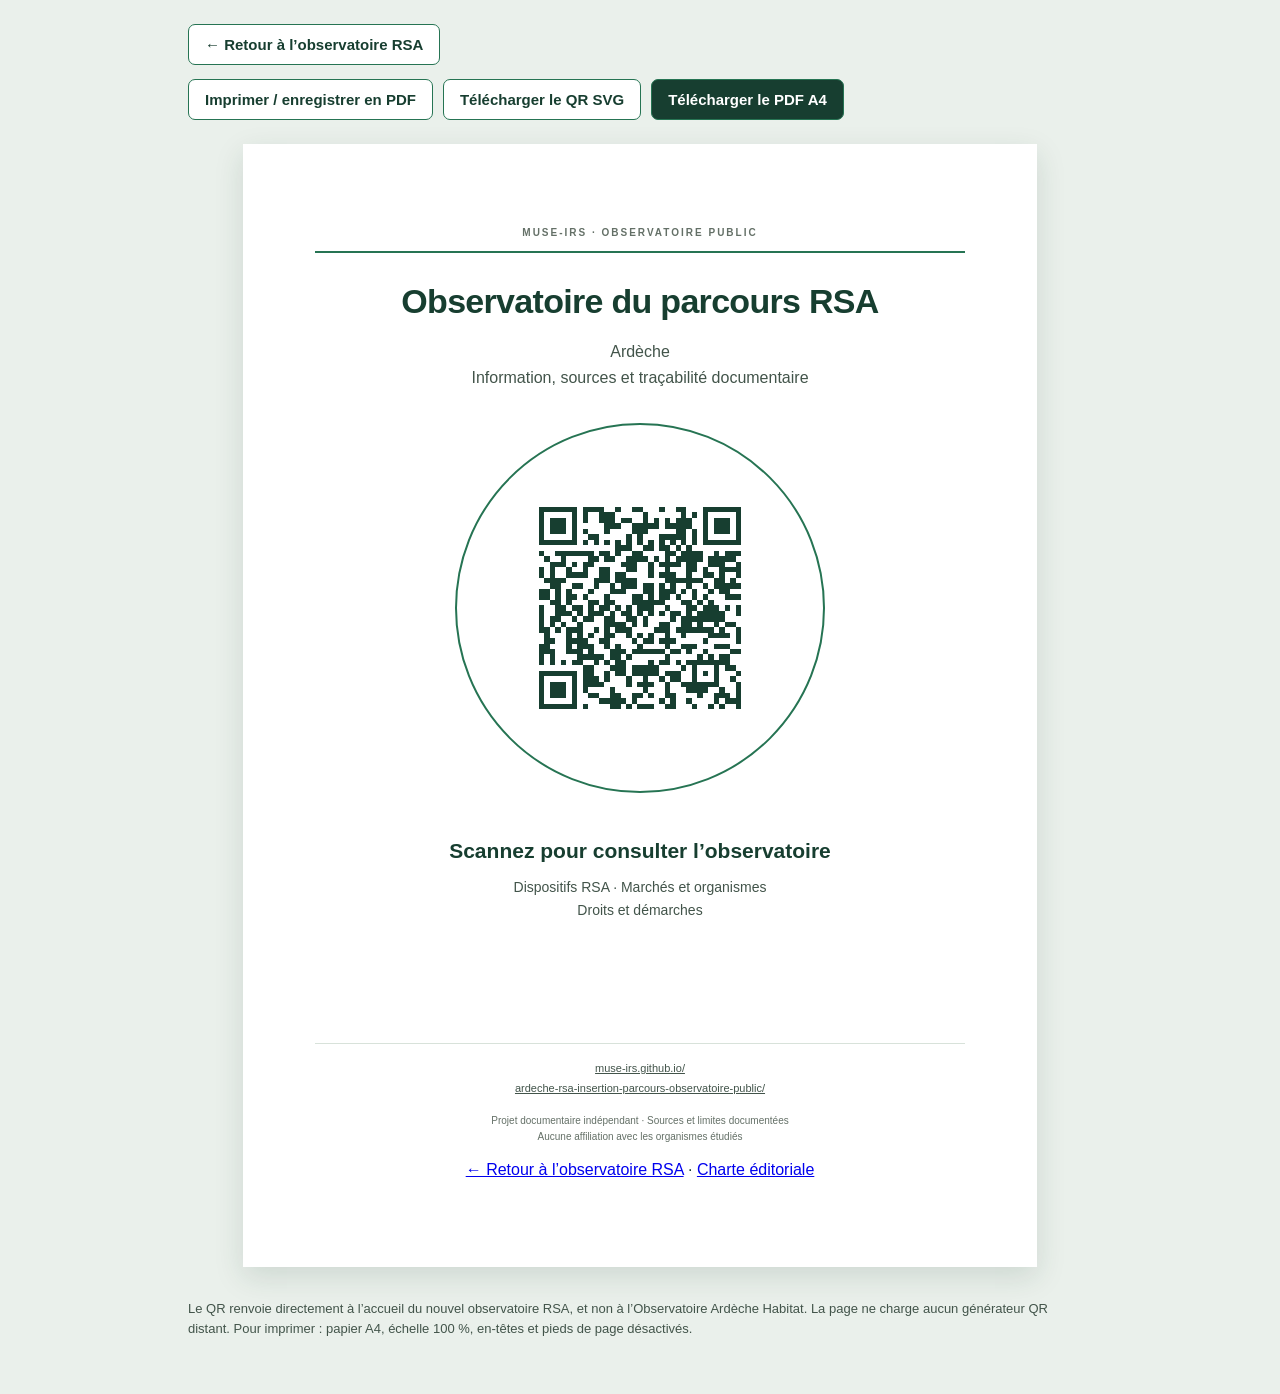
==== affiche-qr-observatoire.html @ b349039b "feat: site public RSA, charte, sources et affiche QR autonome" ====
<!doctype html><html lang="fr"><head><meta charset="utf-8"><meta name="viewport" content="width=device-width,initial-scale=1"><meta name="referrer" content="no-referrer"><link rel="canonical" href="https://muse-irs.github.io/ardeche-rsa-insertion-parcours-observatoire-public/affiche-qr-observatoire.html"><meta name="description" content="Affiche QR A4 autonome et imprimable vers l'Observatoire public RSA Ardèche."><title>Affiche A4 QR — Observatoire public RSA Ardèche</title><style>:root{color-scheme:light;font-family:Arial,Helvetica,sans-serif;color:#173e30}*{box-sizing:border-box}body{margin:0;background:#eaf0eb}.toolbar{max-width:940px;margin:24px auto;padding:0 18px;display:flex;justify-content:space-between;gap:14px;flex-wrap:wrap;align-items:center}.toolbar a,.toolbar button{font:600 15px Arial,sans-serif;padding:11px 16px;border:1px solid #267453;border-radius:7px;background:#fff;color:#173e30;text-decoration:none;cursor:pointer}.toolbar .primary{background:#173e30;color:#fff}.actions{display:flex;gap:10px;flex-wrap:wrap}.sheet{width:210mm;height:297mm;margin:0 auto 32px;background:#fff;box-shadow:0 10px 28px #173e3022;padding:22mm 19mm 19mm;display:flex;flex-direction:column;align-items:center;text-align:center}.overline{font-size:10px;letter-spacing:2px;font-weight:700;color:#647067;text-transform:uppercase;margin:0 0 13px}.rule{height:2px;width:100%;background:#267453;margin-bottom:29px}h1{font-size:34px;line-height:1.16;letter-spacing:-.7px;margin:0;max-width:170mm}.subtitle{font-size:16px;line-height:1.65;margin:17px 0 24px;color:#42544a;max-width:157mm}.ring{width:98mm;height:98mm;flex:0 0 auto;border:2px solid #267453;border-radius:50%;display:flex;align-items:center;justify-content:center;margin:2mm auto 12mm}.qr{width:65mm;height:65mm;display:block;background:white}h2{font-size:21px;margin:0 0 13px}.topics{font-size:14px;line-height:1.65;color:#42544a;margin:0 0 24px}.sheet-footer{border-top:1px solid #d8e2da;padding-top:15px;margin-top:auto;width:100%}.url{font-size:11px;line-height:1.8;overflow-wrap:anywhere;color:#42544a;margin:0 0 14px}.url a{color:inherit}.independent{font-size:10px;line-height:1.6;color:#647067;margin:0}.help{max-width:940px;margin:0 auto 32px;padding:0 18px 22px;color:#42544a;font-size:13px;line-height:1.6}a:focus-visible,button:focus-visible{outline:3px solid #267453;outline-offset:3px}@page{size:A4;margin:0}@media print{html,body{width:210mm;height:297mm;background:#fff!important}.toolbar,.help,.screen-only{display:none!important}.sheet{width:210mm;height:297mm;margin:0;box-shadow:none;break-after:avoid;page-break-after:avoid}}@media(max-width:830px){.sheet{width:min(100%,210mm);height:auto;min-height:297mm;padding:10vw 6vw 8vw}h1{font-size:clamp(25px,5vw,34px)}.subtitle{font-size:14px}.ring{width:min(75vw,98mm);height:min(75vw,98mm)}.qr{width:min(50vw,65mm);height:min(50vw,65mm)}}@media(prefers-reduced-motion:reduce){*{scroll-behavior:auto!important}}</style></head><body><nav class="toolbar" aria-label="Actions de l'affiche"><a href="./">← Retour à l’observatoire RSA</a><div class="actions"><button type="button" onclick="window.print()">Imprimer / enregistrer en PDF</button><a href="assets/qr-observatoire-rsa.svg" download>Télécharger le QR SVG</a><a class="primary" href="assets/affiche-qr-observatoire-rsa-a4.pdf" download>Télécharger le PDF A4</a></div></nav><main class="sheet"><p class="overline">Muse-IRS · Observatoire public</p><div class="rule" aria-hidden="true"></div><h1>Observatoire du parcours RSA</h1><p class="subtitle">Ardèche<br>Information, sources et traçabilité documentaire</p><div class="ring"><img class="qr" src="assets/qr-observatoire-rsa.svg" width="256" height="256" alt="QR code pointant directement vers l’accueil de l’Observatoire public RSA Ardèche"></div><h2>Scannez pour consulter l’observatoire</h2><p class="topics">Dispositifs RSA · Marchés et organismes<br>Droits et démarches</p><div class="sheet-footer"><p class="url"><a href="https://muse-irs.github.io/ardeche-rsa-insertion-parcours-observatoire-public/">muse-irs.github.io/<br>ardeche-rsa-insertion-parcours-observatoire-public/</a></p><p class="independent">Projet documentaire indépendant · Sources et limites documentées<br>Aucune affiliation avec les organismes étudiés</p><p class="screen-only"><a href="./">← Retour à l’observatoire RSA</a> · <a href="charte-editoriale.html">Charte éditoriale</a></p></div></main><p class="help">Le QR renvoie directement à l’accueil du nouvel observatoire RSA, et non à l’Observatoire Ardèche Habitat. La page ne charge aucun générateur QR distant. Pour imprimer : papier A4, échelle 100 %, en-têtes et pieds de page désactivés.</p></body></html>
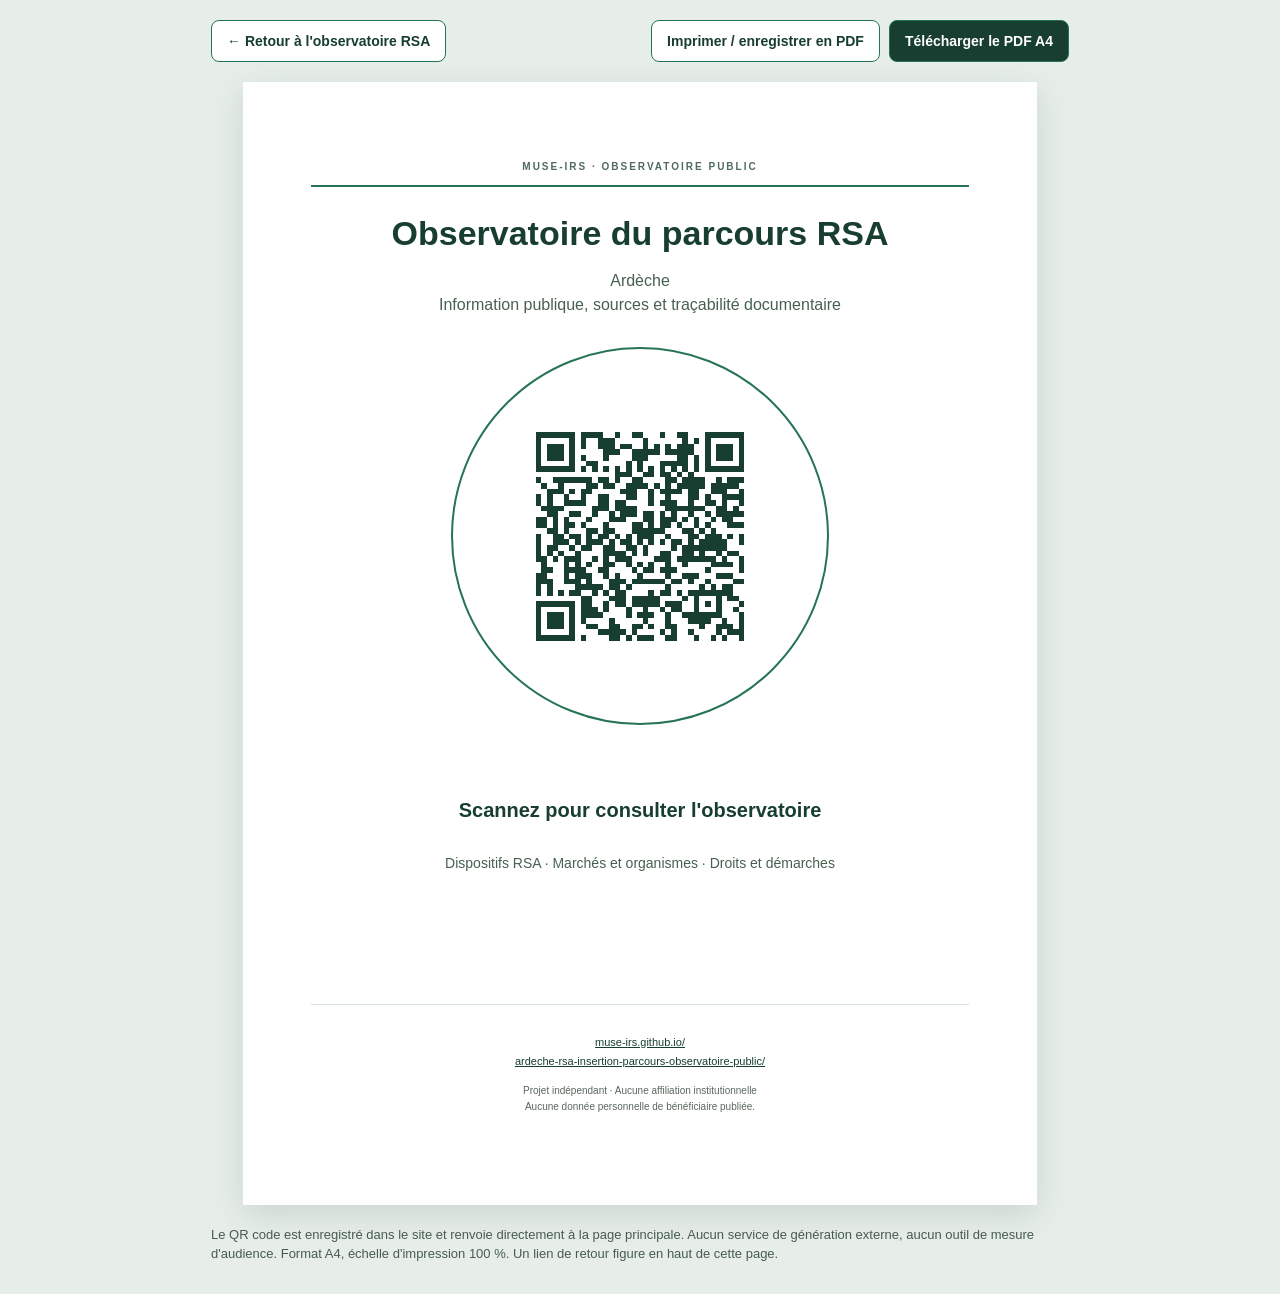
==== commit e4730413: "feat: observatoire RSA public, registres sourcés et affiche QR vectorielle A4" ====
--- a/affiche-qr-observatoire.html
+++ b/affiche-qr-observatoire.html
@@ -1 +1 @@
-<!doctype html><html lang="fr"><head><meta charset="utf-8"><meta name="viewport" content="width=device-width,initial-scale=1"><meta name="referrer" content="no-referrer"><link rel="canonical" href="https://muse-irs.github.io/ardeche-rsa-insertion-parcours-observatoire-public/affiche-qr-observatoire.html"><meta name="description" content="Affiche QR A4 autonome et imprimable vers l'Observatoire public RSA Ardèche."><title>Affiche A4 QR — Observatoire public RSA Ardèche</title><style>:root{color-scheme:light;font-family:Arial,Helvetica,sans-serif;color:#173e30}*{box-sizing:border-box}body{margin:0;background:#eaf0eb}.toolbar{max-width:940px;margin:24px auto;padding:0 18px;display:flex;justify-content:space-between;gap:14px;flex-wrap:wrap;align-items:center}.toolbar a,.toolbar button{font:600 15px Arial,sans-serif;padding:11px 16px;border:1px solid #267453;border-radius:7px;background:#fff;color:#173e30;text-decoration:none;cursor:pointer}.toolbar .primary{background:#173e30;color:#fff}.actions{display:flex;gap:10px;flex-wrap:wrap}.sheet{width:210mm;height:297mm;margin:0 auto 32px;background:#fff;box-shadow:0 10px 28px #173e3022;padding:22mm 19mm 19mm;display:flex;flex-direction:column;align-items:center;text-align:center}.overline{font-size:10px;letter-spacing:2px;font-weight:700;color:#647067;text-transform:uppercase;margin:0 0 13px}.rule{height:2px;width:100%;background:#267453;margin-bottom:29px}h1{font-size:34px;line-height:1.16;letter-spacing:-.7px;margin:0;max-width:170mm}.subtitle{font-size:16px;line-height:1.65;margin:17px 0 24px;color:#42544a;max-width:157mm}.ring{width:98mm;height:98mm;flex:0 0 auto;border:2px solid #267453;border-radius:50%;display:flex;align-items:center;justify-content:center;margin:2mm auto 12mm}.qr{width:65mm;height:65mm;display:block;background:white}h2{font-size:21px;margin:0 0 13px}.topics{font-size:14px;line-height:1.65;color:#42544a;margin:0 0 24px}.sheet-footer{border-top:1px solid #d8e2da;padding-top:15px;margin-top:auto;width:100%}.url{font-size:11px;line-height:1.8;overflow-wrap:anywhere;color:#42544a;margin:0 0 14px}.url a{color:inherit}.independent{font-size:10px;line-height:1.6;color:#647067;margin:0}.help{max-width:940px;margin:0 auto 32px;padding:0 18px 22px;color:#42544a;font-size:13px;line-height:1.6}a:focus-visible,button:focus-visible{outline:3px solid #267453;outline-offset:3px}@page{size:A4;margin:0}@media print{html,body{width:210mm;height:297mm;background:#fff!important}.toolbar,.help,.screen-only{display:none!important}.sheet{width:210mm;height:297mm;margin:0;box-shadow:none;break-after:avoid;page-break-after:avoid}}@media(max-width:830px){.sheet{width:min(100%,210mm);height:auto;min-height:297mm;padding:10vw 6vw 8vw}h1{font-size:clamp(25px,5vw,34px)}.subtitle{font-size:14px}.ring{width:min(75vw,98mm);height:min(75vw,98mm)}.qr{width:min(50vw,65mm);height:min(50vw,65mm)}}@media(prefers-reduced-motion:reduce){*{scroll-behavior:auto!important}}</style></head><body><nav class="toolbar" aria-label="Actions de l'affiche"><a href="./">← Retour à l’observatoire RSA</a><div class="actions"><button type="button" onclick="window.print()">Imprimer / enregistrer en PDF</button><a href="assets/qr-observatoire-rsa.svg" download>Télécharger le QR SVG</a><a class="primary" href="assets/affiche-qr-observatoire-rsa-a4.pdf" download>Télécharger le PDF A4</a></div></nav><main class="sheet"><p class="overline">Muse-IRS · Observatoire public</p><div class="rule" aria-hidden="true"></div><h1>Observatoire du parcours RSA</h1><p class="subtitle">Ardèche<br>Information, sources et traçabilité documentaire</p><div class="ring"><img class="qr" src="assets/qr-observatoire-rsa.svg" width="256" height="256" alt="QR code pointant directement vers l’accueil de l’Observatoire public RSA Ardèche"></div><h2>Scannez pour consulter l’observatoire</h2><p class="topics">Dispositifs RSA · Marchés et organismes<br>Droits et démarches</p><div class="sheet-footer"><p class="url"><a href="https://muse-irs.github.io/ardeche-rsa-insertion-parcours-observatoire-public/">muse-irs.github.io/<br>ardeche-rsa-insertion-parcours-observatoire-public/</a></p><p class="independent">Projet documentaire indépendant · Sources et limites documentées<br>Aucune affiliation avec les organismes étudiés</p><p class="screen-only"><a href="./">← Retour à l’observatoire RSA</a> · <a href="charte-editoriale.html">Charte éditoriale</a></p></div></main><p class="help">Le QR renvoie directement à l’accueil du nouvel observatoire RSA, et non à l’Observatoire Ardèche Habitat. La page ne charge aucun générateur QR distant. Pour imprimer : papier A4, échelle 100 %, en-têtes et pieds de page désactivés.</p></body></html>
+<!doctype html><html lang="fr"><head><meta charset="utf-8"><meta name="viewport" content="width=device-width,initial-scale=1"><meta name="referrer" content="no-referrer"><meta name="description" content="Affiche A4 imprimable, QR code local renvoyant vers l'accueil de l'Observatoire RSA Ardèche."><link rel="canonical" href="https://muse-irs.github.io/ardeche-rsa-insertion-parcours-observatoire-public/affiche-qr-observatoire.html"><title>Affiche QR A4 — Observatoire du parcours RSA</title><style>:root{font-family:Arial,Helvetica,sans-serif;color:#173e30}*{box-sizing:border-box}body{margin:0;background:#e7eee9}.bar{max-width:890px;margin:20px auto;display:flex;gap:10px;justify-content:space-between;flex-wrap:wrap;padding:0 16px}.bar a,.bar button{font:700 14px Arial;padding:12px 15px;border:1px solid #267453;border-radius:8px;background:#fff;color:#173e30;text-decoration:none;cursor:pointer}.bar .primary{background:#173e30;color:#fff}.bar a:focus-visible,.bar button:focus-visible{outline:3px solid orange;outline-offset:2px}.bar .actions{display:flex;gap:9px;flex-wrap:wrap}.sheet{margin:0 auto 20px;width:210mm;min-height:297mm;background:white;box-shadow:0 10px 30px #173e3022;text-align:center;padding:21mm 18mm;display:flex;flex-direction:column;align-items:center}.overline{color:#506a5c;font-weight:bold;letter-spacing:2px;font-size:10px;margin:0 0 13px}.rule{width:100%;height:2px;background:#267453;margin-bottom:27px}h1{font-size:34px;line-height:1.15;margin:0}h2{font-size:20px}.subtitle{font-size:16px;color:#486050;line-height:1.5;margin:16px 0 30px}.ring{height:100mm;width:100mm;display:flex;align-items:center;justify-content:center;border:2px solid #267453;border-radius:50%;margin:0 auto 15mm}.ring img{width:67mm;height:67mm}.topics{font-size:14px;color:#486050;line-height:1.7}.bottom{margin-top:auto;width:100%;border-top:1px solid #d6e2dc;padding-top:17px}.url{font-size:11px;overflow-wrap:anywhere;line-height:1.8}.url a{color:#173e30}.fine{font-size:10px;line-height:1.6;color:#58675d}.note{max-width:890px;margin:0 auto 30px;padding:0 16px;font:13px/1.5 Arial;color:#475c4e}@page{size:A4;margin:0}@media print{html,body{width:210mm;height:297mm;background:#fff}.bar,.note{display:none!important}.sheet{box-shadow:none;width:210mm;height:297mm;min-height:297mm;max-height:297mm;margin:0;break-inside:avoid}}@media(max-width:830px){.sheet{width:min(100%,210mm);min-height:auto;padding:9vw 6vw}.ring{width:min(80vw,100mm);height:min(80vw,100mm)}.ring img{width:min(55vw,67mm);height:min(55vw,67mm)}}</style></head><body><nav class="bar" aria-label="Navigation et export de l'affiche"><a href="./">← Retour à l'observatoire RSA</a><div class="actions"><button type="button" onclick="window.print()">Imprimer / enregistrer en PDF</button><a class="primary" href="assets/affiche-qr-observatoire-a4.pdf" download>Télécharger le PDF A4</a></div></nav><main class="sheet" aria-labelledby="title"><p class="overline">MUSE-IRS · OBSERVATOIRE PUBLIC</p><div class="rule"></div><h1 id="title">Observatoire du parcours RSA</h1><p class="subtitle">Ardèche<br>Information publique, sources et traçabilité documentaire</p><div class="ring"><img src="assets/qr-observatoire.svg" alt="Code QR menant directement à la page principale de l'Observatoire public RSA Ardèche" width="254" height="254"></div><h2>Scannez pour consulter l'observatoire</h2><p class="topics">Dispositifs RSA · Marchés et organismes · Droits et démarches</p><div class="bottom"><p class="url"><a href="https://muse-irs.github.io/ardeche-rsa-insertion-parcours-observatoire-public/">muse-irs.github.io/<br>ardeche-rsa-insertion-parcours-observatoire-public/</a></p><p class="fine">Projet indépendant · Aucune affiliation institutionnelle<br>Aucune donnée personnelle de bénéficiaire publiée.</p></div></main><p class="note">Le QR code est enregistré dans le site et renvoie directement à la page principale. Aucun service de génération externe, aucun outil de mesure d'audience. Format A4, échelle d'impression 100 %. Un lien de retour figure en haut de cette page.</p></body></html>
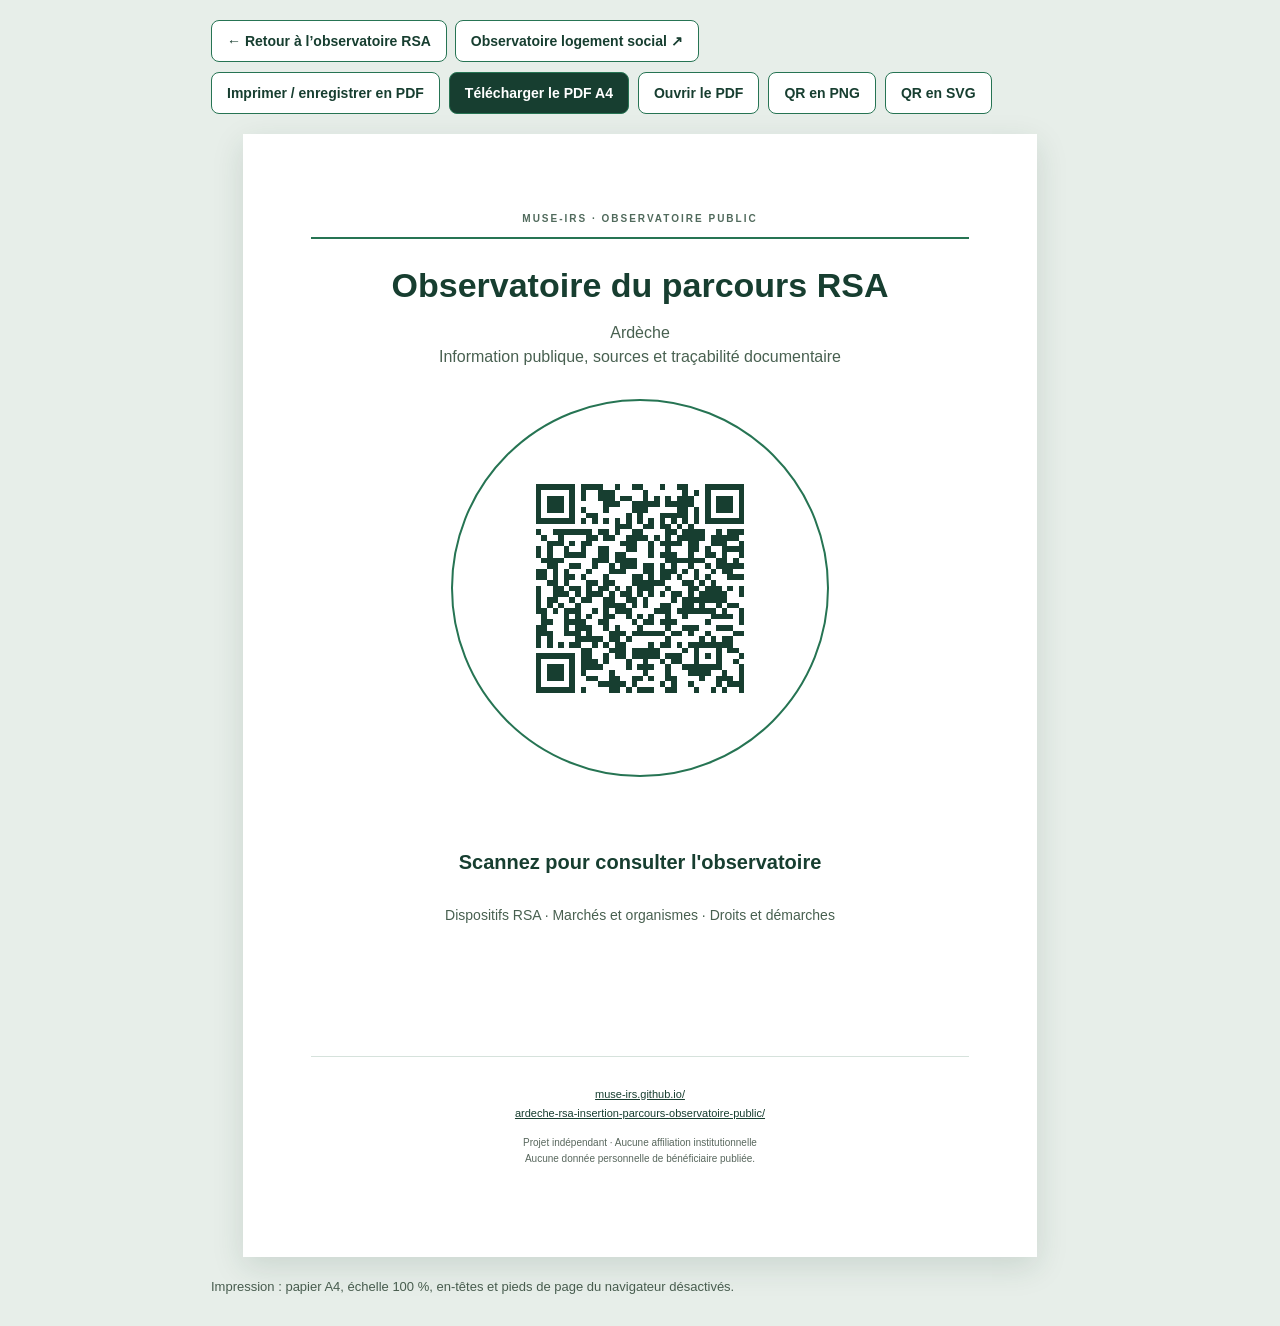
==== commit 043b23d9: "fix: exports QR PNG/PDF et navigation croisée des observatoires" ====
--- a/affiche-qr-observatoire.html
+++ b/affiche-qr-observatoire.html
@@ -1 +1 @@
-<!doctype html><html lang="fr"><head><meta charset="utf-8"><meta name="viewport" content="width=device-width,initial-scale=1"><meta name="referrer" content="no-referrer"><meta name="description" content="Affiche A4 imprimable, QR code local renvoyant vers l'accueil de l'Observatoire RSA Ardèche."><link rel="canonical" href="https://muse-irs.github.io/ardeche-rsa-insertion-parcours-observatoire-public/affiche-qr-observatoire.html"><title>Affiche QR A4 — Observatoire du parcours RSA</title><style>:root{font-family:Arial,Helvetica,sans-serif;color:#173e30}*{box-sizing:border-box}body{margin:0;background:#e7eee9}.bar{max-width:890px;margin:20px auto;display:flex;gap:10px;justify-content:space-between;flex-wrap:wrap;padding:0 16px}.bar a,.bar button{font:700 14px Arial;padding:12px 15px;border:1px solid #267453;border-radius:8px;background:#fff;color:#173e30;text-decoration:none;cursor:pointer}.bar .primary{background:#173e30;color:#fff}.bar a:focus-visible,.bar button:focus-visible{outline:3px solid orange;outline-offset:2px}.bar .actions{display:flex;gap:9px;flex-wrap:wrap}.sheet{margin:0 auto 20px;width:210mm;min-height:297mm;background:white;box-shadow:0 10px 30px #173e3022;text-align:center;padding:21mm 18mm;display:flex;flex-direction:column;align-items:center}.overline{color:#506a5c;font-weight:bold;letter-spacing:2px;font-size:10px;margin:0 0 13px}.rule{width:100%;height:2px;background:#267453;margin-bottom:27px}h1{font-size:34px;line-height:1.15;margin:0}h2{font-size:20px}.subtitle{font-size:16px;color:#486050;line-height:1.5;margin:16px 0 30px}.ring{height:100mm;width:100mm;display:flex;align-items:center;justify-content:center;border:2px solid #267453;border-radius:50%;margin:0 auto 15mm}.ring img{width:67mm;height:67mm}.topics{font-size:14px;color:#486050;line-height:1.7}.bottom{margin-top:auto;width:100%;border-top:1px solid #d6e2dc;padding-top:17px}.url{font-size:11px;overflow-wrap:anywhere;line-height:1.8}.url a{color:#173e30}.fine{font-size:10px;line-height:1.6;color:#58675d}.note{max-width:890px;margin:0 auto 30px;padding:0 16px;font:13px/1.5 Arial;color:#475c4e}@page{size:A4;margin:0}@media print{html,body{width:210mm;height:297mm;background:#fff}.bar,.note{display:none!important}.sheet{box-shadow:none;width:210mm;height:297mm;min-height:297mm;max-height:297mm;margin:0;break-inside:avoid}}@media(max-width:830px){.sheet{width:min(100%,210mm);min-height:auto;padding:9vw 6vw}.ring{width:min(80vw,100mm);height:min(80vw,100mm)}.ring img{width:min(55vw,67mm);height:min(55vw,67mm)}}</style></head><body><nav class="bar" aria-label="Navigation et export de l'affiche"><a href="./">← Retour à l'observatoire RSA</a><div class="actions"><button type="button" onclick="window.print()">Imprimer / enregistrer en PDF</button><a class="primary" href="assets/affiche-qr-observatoire-a4.pdf" download>Télécharger le PDF A4</a></div></nav><main class="sheet" aria-labelledby="title"><p class="overline">MUSE-IRS · OBSERVATOIRE PUBLIC</p><div class="rule"></div><h1 id="title">Observatoire du parcours RSA</h1><p class="subtitle">Ardèche<br>Information publique, sources et traçabilité documentaire</p><div class="ring"><img src="assets/qr-observatoire.svg" alt="Code QR menant directement à la page principale de l'Observatoire public RSA Ardèche" width="254" height="254"></div><h2>Scannez pour consulter l'observatoire</h2><p class="topics">Dispositifs RSA · Marchés et organismes · Droits et démarches</p><div class="bottom"><p class="url"><a href="https://muse-irs.github.io/ardeche-rsa-insertion-parcours-observatoire-public/">muse-irs.github.io/<br>ardeche-rsa-insertion-parcours-observatoire-public/</a></p><p class="fine">Projet indépendant · Aucune affiliation institutionnelle<br>Aucune donnée personnelle de bénéficiaire publiée.</p></div></main><p class="note">Le QR code est enregistré dans le site et renvoie directement à la page principale. Aucun service de génération externe, aucun outil de mesure d'audience. Format A4, échelle d'impression 100 %. Un lien de retour figure en haut de cette page.</p></body></html>+<!doctype html><html lang="fr"><head><meta charset="utf-8"><meta name="viewport" content="width=device-width,initial-scale=1"><meta name="referrer" content="no-referrer"><meta name="description" content="Affiche A4 imprimable, QR code local renvoyant vers l'accueil de l'Observatoire RSA Ardèche."><link rel="canonical" href="https://muse-irs.github.io/ardeche-rsa-insertion-parcours-observatoire-public/affiche-qr-observatoire.html"><title>Affiche QR A4 — Observatoire du parcours RSA</title><style>:root{font-family:Arial,Helvetica,sans-serif;color:#173e30}*{box-sizing:border-box}body{margin:0;background:#e7eee9}.bar{max-width:890px;margin:20px auto;display:flex;gap:10px;justify-content:space-between;flex-wrap:wrap;padding:0 16px}.bar a,.bar button{font:700 14px Arial;padding:12px 15px;border:1px solid #267453;border-radius:8px;background:#fff;color:#173e30;text-decoration:none;cursor:pointer}.bar .primary{background:#173e30;color:#fff}.bar a:focus-visible,.bar button:focus-visible{outline:3px solid orange;outline-offset:2px}.bar .actions{display:flex;gap:9px;flex-wrap:wrap}.sheet{margin:0 auto 20px;width:210mm;min-height:297mm;background:white;box-shadow:0 10px 30px #173e3022;text-align:center;padding:21mm 18mm;display:flex;flex-direction:column;align-items:center}.overline{color:#506a5c;font-weight:bold;letter-spacing:2px;font-size:10px;margin:0 0 13px}.rule{width:100%;height:2px;background:#267453;margin-bottom:27px}h1{font-size:34px;line-height:1.15;margin:0}h2{font-size:20px}.subtitle{font-size:16px;color:#486050;line-height:1.5;margin:16px 0 30px}.ring{height:100mm;width:100mm;display:flex;align-items:center;justify-content:center;border:2px solid #267453;border-radius:50%;margin:0 auto 15mm}.ring img{width:67mm;height:67mm}.topics{font-size:14px;color:#486050;line-height:1.7}.bottom{margin-top:auto;width:100%;border-top:1px solid #d6e2dc;padding-top:17px}.url{font-size:11px;overflow-wrap:anywhere;line-height:1.8}.url a{color:#173e30}.fine{font-size:10px;line-height:1.6;color:#58675d}.note{max-width:890px;margin:0 auto 30px;padding:0 16px;font:13px/1.5 Arial;color:#475c4e}@page{size:A4;margin:0}@media print{html,body{width:210mm;height:297mm;background:#fff}.bar,.note{display:none!important}.sheet{box-shadow:none;width:210mm;height:297mm;min-height:297mm;max-height:297mm;margin:0;break-inside:avoid}}@media(max-width:830px){.sheet{width:min(100%,210mm);min-height:auto;padding:9vw 6vw}.ring{width:min(80vw,100mm);height:min(80vw,100mm)}.ring img{width:min(55vw,67mm);height:min(55vw,67mm)}} .navlinks{display:flex;gap:8px;flex-wrap:wrap} .bar .actions{justify-content:flex-end} @media(max-width:830px){.bar .actions{justify-content:flex-start}} </style></head><body><nav class="bar" aria-label="Navigation et export de l'affiche"><div class="navlinks"><a href="./">← Retour à l’observatoire RSA</a><a href="https://muse-irs.github.io/ardeche-habitat-sc-amplitudes-observatoire-public/" rel="noopener noreferrer">Observatoire logement social ↗</a></div><div class="actions"><button type="button" onclick="window.print()">Imprimer / enregistrer en PDF</button><a class="primary" href="assets/affiche-qr-observatoire-a4.pdf" download="observatoire-rsa-ardeche-qr-a4.pdf" type="application/pdf">Télécharger le PDF A4</a><a href="assets/affiche-qr-observatoire-a4.pdf" target="_blank" rel="noopener noreferrer" type="application/pdf">Ouvrir le PDF</a><a href="assets/qr-observatoire.png" download="observatoire-rsa-qr.png" type="image/png">QR en PNG</a><a href="assets/qr-observatoire.svg" download="observatoire-rsa-qr.svg" type="image/svg+xml">QR en SVG</a></div></nav><main class="sheet" aria-labelledby="title"><p class="overline">MUSE-IRS · OBSERVATOIRE PUBLIC</p><div class="rule"></div><h1 id="title">Observatoire du parcours RSA</h1><p class="subtitle">Ardèche<br>Information publique, sources et traçabilité documentaire</p><div class="ring"><img src="assets/qr-observatoire.svg" alt="Code QR menant directement à la page principale de l'Observatoire public RSA Ardèche" width="254" height="254"></div><h2>Scannez pour consulter l'observatoire</h2><p class="topics">Dispositifs RSA · Marchés et organismes · Droits et démarches</p><div class="bottom"><p class="url"><a href="https://muse-irs.github.io/ardeche-rsa-insertion-parcours-observatoire-public/">muse-irs.github.io/<br>ardeche-rsa-insertion-parcours-observatoire-public/</a></p><p class="fine">Projet indépendant · Aucune affiliation institutionnelle<br>Aucune donnée personnelle de bénéficiaire publiée.</p></div></main><p class="note">Impression : papier A4, échelle 100 %, en-têtes et pieds de page du navigateur désactivés.</p></body></html>
